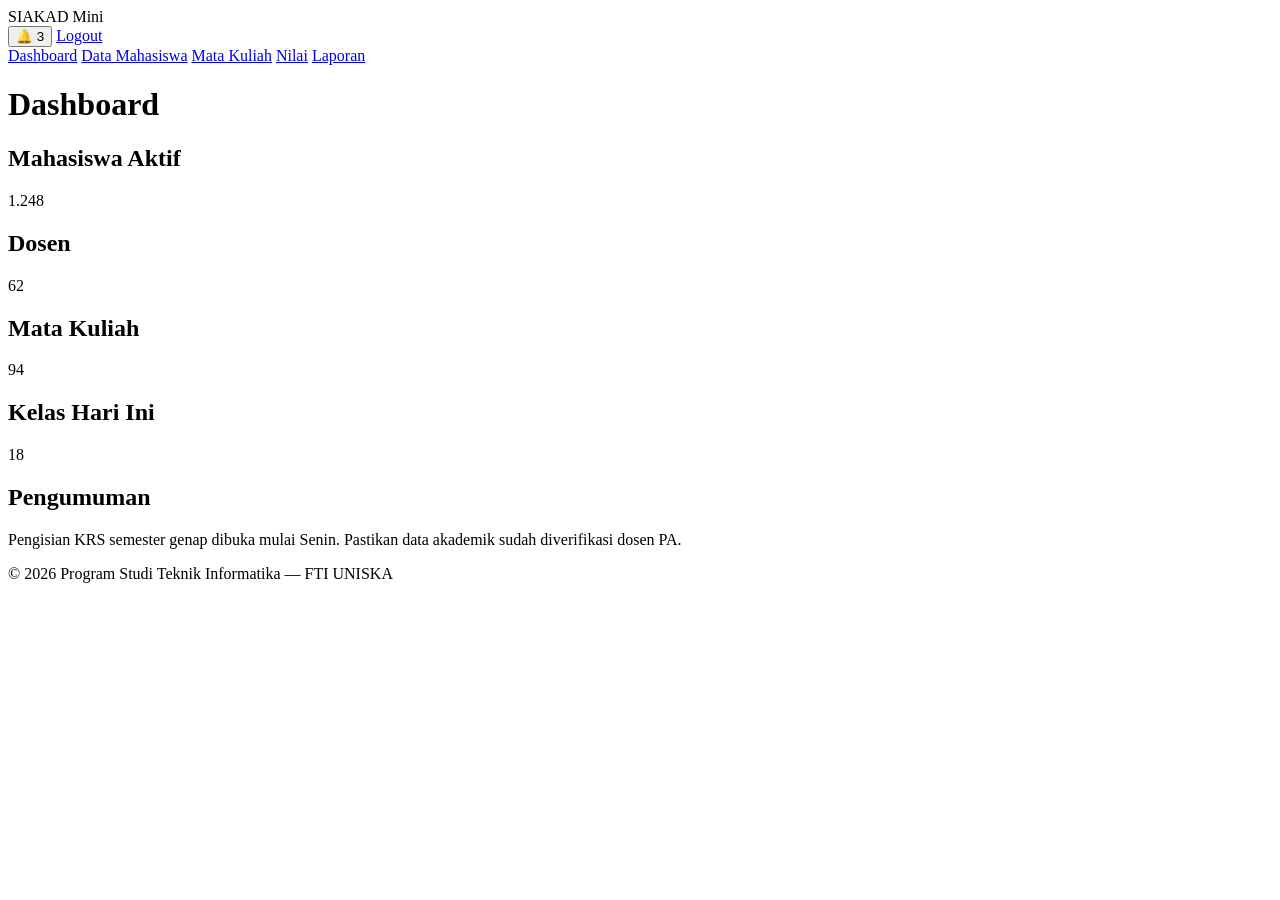
==== p4-dashboard/index.html @ 618dcc60 "Kumpulan semua tugas" ====
<!DOCTYPE html>
<html lang="id">
  <head>
    <meta charset="UTF-8">
    <meta name="viewport" content="width=device-width, initial-scale=1.0">
    <title>SIAKAD Mini — Dashboard</title>
    <link rel="stylesheet" href="css/style.css">
  </head>
  <body>

    <header class="navbar">
      <div class="brand">SIAKAD Mini</div>
      <nav class="nav-kanan">
        <button class="notif" aria-label="Notifikasi, 3 belum dibaca">
          🔔 <span class="badge">3</span>
        </button>
        <a href="#" class="logout">Logout</a>
      </nav>
    </header>

    <div class="wrapper">
      <aside class="sidebar">
        <nav class="menu" aria-label="Menu utama">
          <a href="#" class="aktif">Dashboard</a>
          <a href="#">Data Mahasiswa</a>
          <a href="#">Mata Kuliah</a>
          <a href="#">Nilai</a>
          <a href="#">Laporan</a>
        </nav>
      </aside>

      <main class="konten">
        <h1>Dashboard</h1>

        <section class="statistik">
          <article class="kartu">
            <h2>Mahasiswa Aktif</h2>
            <p class="angka">1.248</p>
          </article>
          <article class="kartu">
            <h2>Dosen</h2>
            <p class="angka">62</p>
          </article>
          <article class="kartu">
            <h2>Mata Kuliah</h2>
            <p class="angka">94</p>
          </article>
          <article class="kartu">
            <h2>Kelas Hari Ini</h2>
            <p class="angka">18</p>
          </article>
        </section>

        <section class="panel">
          <h2>Pengumuman</h2>
          <p>Pengisian KRS semester genap dibuka mulai Senin. Pastikan data akademik sudah diverifikasi dosen PA.</p>
        </section>
      </main>
    </div>

    <footer class="footer">
      &copy; 2026 Program Studi Teknik Informatika — FTI UNISKA
    </footer>

  </body>
</html>
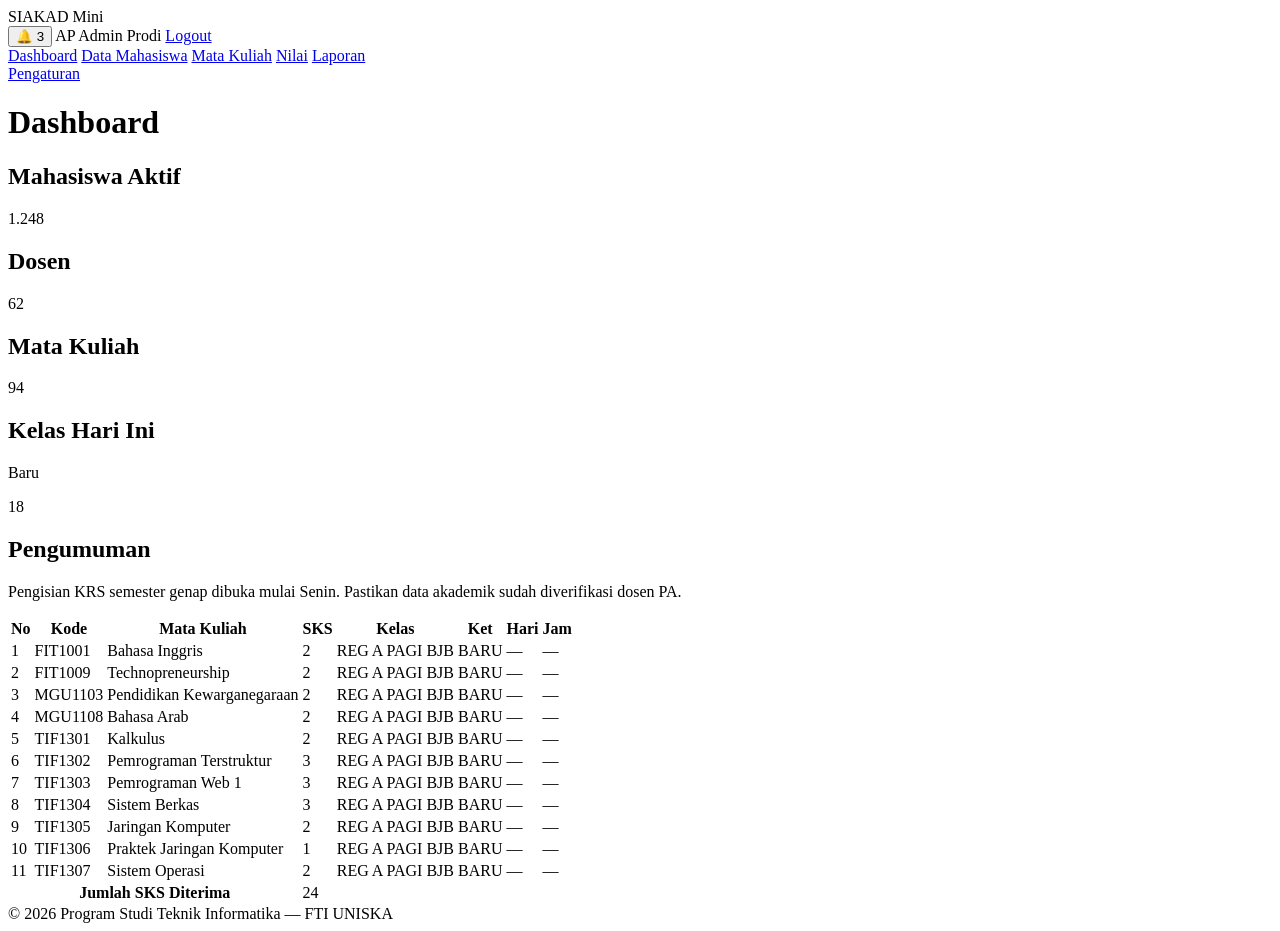
==== commit 002ef3f5: "perbaikan di p04" ====
--- a/p4-dashboard/index.html
+++ b/p4-dashboard/index.html
@@ -1,66 +1,212 @@
 <!DOCTYPE html>
 <html lang="id">
-  <head>
-    <meta charset="UTF-8">
-    <meta name="viewport" content="width=device-width, initial-scale=1.0">
-    <title>SIAKAD Mini — Dashboard</title>
-    <link rel="stylesheet" href="css/style.css">
-  </head>
-  <body>
-
-    <header class="navbar">
-      <div class="brand">SIAKAD Mini</div>
-      <nav class="nav-kanan">
-        <button class="notif" aria-label="Notifikasi, 3 belum dibaca">
-          🔔 <span class="badge">3</span>
-        </button>
-        <a href="#" class="logout">Logout</a>
+
+<head>
+  <meta charset="UTF-8">
+  <meta name="viewport" content="width=device-width, initial-scale=1.0">
+  <title>SIAKAD Mini — Dashboard</title>
+  <link rel="stylesheet" href="css/style.css">
+</head>
+
+<body>
+
+  <header class="navbar">
+    <div class="brand">SIAKAD Mini</div>
+    <nav class="nav-kanan">
+      <button class="notif" aria-label="Notifikasi, 3 belum dibaca">
+        🔔 <span class="badge">3</span>
+      </button>
+
+      <span class="profil">
+        <span class="avatar" aria-hidden="true">AP</span>
+        <span>Admin Prodi</span>
+      </span>
+
+      <a href="#" class="logout">Logout</a>
+    </nav>
+  </header>
+
+  <div class="wrapper">
+    <aside class="sidebar">
+      <nav class="menu" aria-label="Menu utama">
+        <a href="#" class="aktif">Dashboard</a>
+        <a href="#">Data Mahasiswa</a>
+        <a href="#">Mata Kuliah</a>
+        <a href="#">Nilai</a>
+        <a href="#">Laporan</a>
       </nav>
-    </header>
-
-    <div class="wrapper">
-      <aside class="sidebar">
-        <nav class="menu" aria-label="Menu utama">
-          <a href="#" class="aktif">Dashboard</a>
-          <a href="#">Data Mahasiswa</a>
-          <a href="#">Mata Kuliah</a>
-          <a href="#">Nilai</a>
-          <a href="#">Laporan</a>
-        </nav>
-      </aside>
-
-      <main class="konten">
-        <h1>Dashboard</h1>
-
-        <section class="statistik">
-          <article class="kartu">
-            <h2>Mahasiswa Aktif</h2>
-            <p class="angka">1.248</p>
-          </article>
-          <article class="kartu">
-            <h2>Dosen</h2>
-            <p class="angka">62</p>
-          </article>
-          <article class="kartu">
-            <h2>Mata Kuliah</h2>
-            <p class="angka">94</p>
-          </article>
-          <article class="kartu">
-            <h2>Kelas Hari Ini</h2>
-            <p class="angka">18</p>
-          </article>
-        </section>
-
-        <section class="panel">
-          <h2>Pengumuman</h2>
-          <p>Pengisian KRS semester genap dibuka mulai Senin. Pastikan data akademik sudah diverifikasi dosen PA.</p>
-        </section>
-      </main>
-    </div>
-
-    <footer class="footer">
-      &copy; 2026 Program Studi Teknik Informatika — FTI UNISKA
-    </footer>
-
-  </body>
+      <a href="#" class="pengaturan">Pengaturan</a>
+    </aside>
+
+    <main class="konten">
+      <h1>Dashboard</h1>
+
+      <section class="statistik">
+        <article class="kartu">
+          <h2>Mahasiswa Aktif</h2>
+          <p class="angka">1.248</p>
+        </article>
+        <article class="kartu">
+          <h2>Dosen</h2>
+          <p class="angka">62</p>
+        </article>
+        <article class="kartu">
+          <h2>Mata Kuliah</h2>
+          <p class="angka">94</p>
+        </article>
+        <article class="kartu kartu-baru">
+          <h2>Kelas Hari Ini</h2>
+          <span class="label-baru">Baru</span>
+          <p class="angka">18</p>
+        </article>
+      </section>
+
+      <section class="panel">
+        <h2>Pengumuman</h2>
+        <p>Pengisian KRS semester genap dibuka mulai Senin. Pastikan data akademik sudah diverifikasi dosen PA.</p>
+      </section>
+      <table class="tabel-jadwal" aria-labelledby="judul-jadwal">
+        <thead>
+          <tr>
+            <th scope="col">No</th>
+            <th scope="col">Kode</th>
+            <th scope="col">Mata Kuliah</th>
+            <th scope="col">SKS</th>
+            <th scope="col">Kelas</th>
+            <th scope="col">Ket</th>
+            <th scope="col">Hari</th>
+            <th scope="col">Jam</th>
+          </tr>
+        </thead>
+
+        <tbody>
+          <tr>
+            <td>1</td>
+            <td>FIT1001</td>
+            <td>Bahasa Inggris</td>
+            <td>2</td>
+            <td>REG A PAGI BJB</td>
+            <td>BARU</td>
+            <td>—</td>
+            <td>—</td>
+          </tr>
+          <tr>
+            <td>2</td>
+            <td>FIT1009</td>
+            <td>Technopreneurship</td>
+            <td>2</td>
+            <td>REG A PAGI BJB</td>
+            <td>BARU</td>
+            <td>—</td>
+            <td>—</td>
+          </tr>
+          <tr>
+            <td>3</td>
+            <td>MGU1103</td>
+            <td>Pendidikan Kewarganegaraan</td>
+            <td>2</td>
+            <td>REG A PAGI BJB</td>
+            <td>BARU</td>
+            <td>—</td>
+            <td>—</td>
+          </tr>
+          <tr>
+            <td>4</td>
+            <td>MGU1108</td>
+            <td>Bahasa Arab</td>
+            <td>2</td>
+            <td>REG A PAGI BJB</td>
+            <td>BARU</td>
+            <td>—</td>
+            <td>—</td>
+          </tr>
+          <tr>
+            <td>5</td>
+            <td>TIF1301</td>
+            <td>Kalkulus</td>
+            <td>2</td>
+            <td>REG A PAGI BJB</td>
+            <td>BARU</td>
+            <td>—</td>
+            <td>—</td>
+          </tr>
+          <tr>
+            <td>6</td>
+            <td>TIF1302</td>
+            <td>Pemrograman Terstruktur</td>
+            <td>3</td>
+            <td>REG A PAGI BJB</td>
+            <td>BARU</td>
+            <td>—</td>
+            <td>—</td>
+          </tr>
+          <tr>
+            <td>7</td>
+            <td>TIF1303</td>
+            <td>Pemrograman Web 1</td>
+            <td>3</td>
+            <td>REG A PAGI BJB</td>
+            <td>BARU</td>
+            <td>—</td>
+            <td>—</td>
+          </tr>
+          <tr>
+            <td>8</td>
+            <td>TIF1304</td>
+            <td>Sistem Berkas</td>
+            <td>3</td>
+            <td>REG A PAGI BJB</td>
+            <td>BARU</td>
+            <td>—</td>
+            <td>—</td>
+          </tr>
+          <tr>
+            <td>9</td>
+            <td>TIF1305</td>
+            <td>Jaringan Komputer</td>
+            <td>2</td>
+            <td>REG A PAGI BJB</td>
+            <td>BARU</td>
+            <td>—</td>
+            <td>—</td>
+          </tr>
+          <tr>
+            <td>10</td>
+            <td>TIF1306</td>
+            <td>Praktek Jaringan Komputer</td>
+            <td>1</td>
+            <td>REG A PAGI BJB</td>
+            <td>BARU</td>
+            <td>—</td>
+            <td>—</td>
+          </tr>
+          <tr>
+            <td>11</td>
+            <td>TIF1307</td>
+            <td>Sistem Operasi</td>
+            <td>2</td>
+            <td>REG A PAGI BJB</td>
+            <td>BARU</td>
+            <td>—</td>
+            <td>—</td>
+          </tr>
+        </tbody>
+
+        <tfoot>
+          <tr>
+            <th scope="row" colspan="3">Jumlah SKS Diterima</th>
+            <td>24</td>
+            <td colspan="4"></td>
+          </tr>
+        </tfoot>
+      </table>
+    </main>
+  </div>
+
+  <footer class="footer">
+    &copy; 2026 Program Studi Teknik Informatika — FTI UNISKA
+  </footer>
+
+</body>
+
 </html>
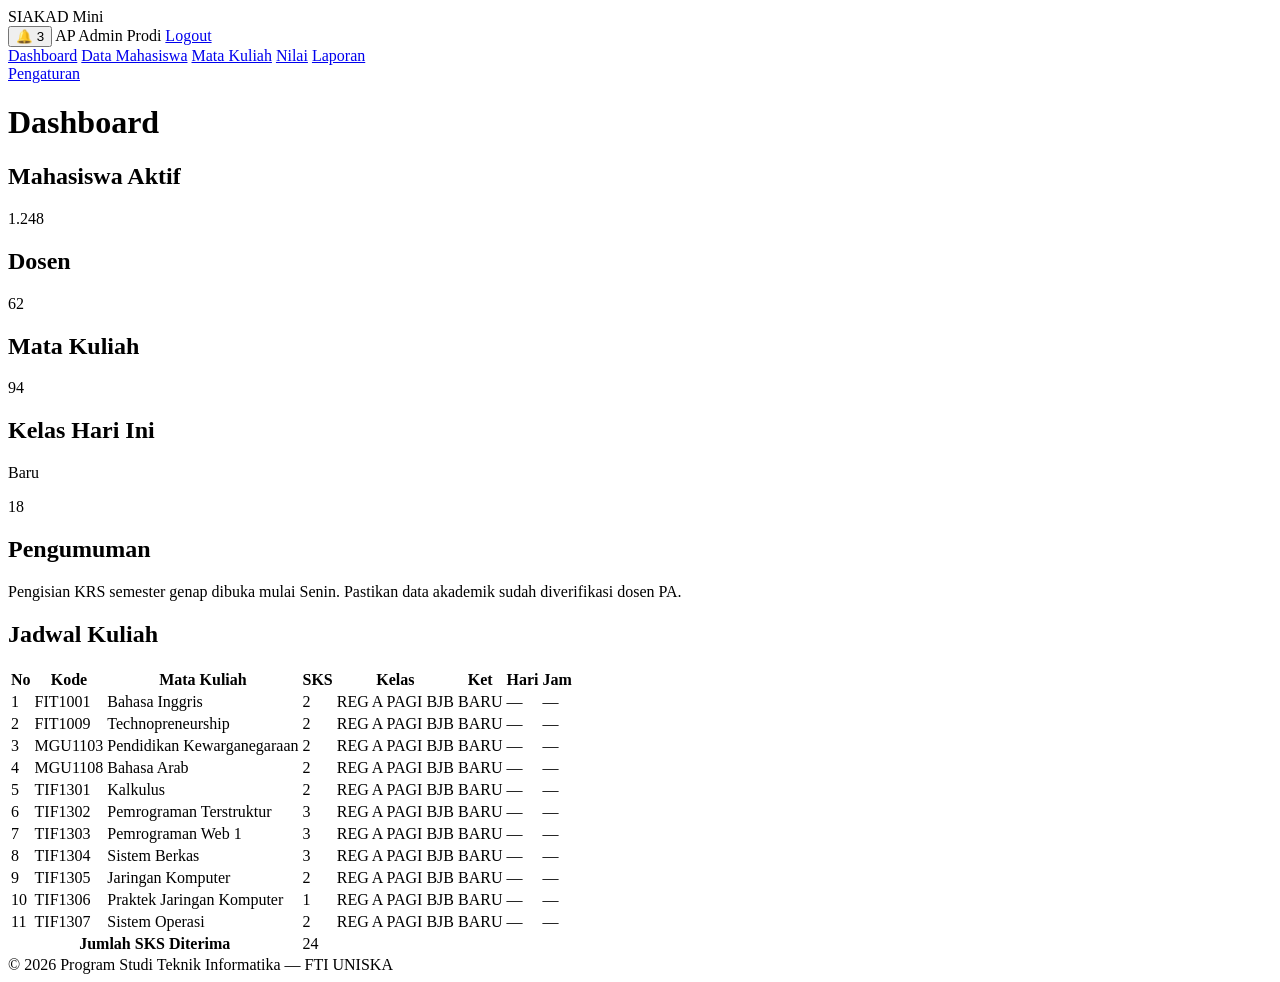
==== commit afc863fb: "perubahan dan penambahan ada di p04" ====
--- a/p4-dashboard/index.html
+++ b/p4-dashboard/index.html
@@ -65,143 +65,147 @@
         <h2>Pengumuman</h2>
         <p>Pengisian KRS semester genap dibuka mulai Senin. Pastikan data akademik sudah diverifikasi dosen PA.</p>
       </section>
-      <table class="tabel-jadwal" aria-labelledby="judul-jadwal">
-        <thead>
-          <tr>
-            <th scope="col">No</th>
-            <th scope="col">Kode</th>
-            <th scope="col">Mata Kuliah</th>
-            <th scope="col">SKS</th>
-            <th scope="col">Kelas</th>
-            <th scope="col">Ket</th>
-            <th scope="col">Hari</th>
-            <th scope="col">Jam</th>
-          </tr>
-        </thead>
-
-        <tbody>
-          <tr>
-            <td>1</td>
-            <td>FIT1001</td>
-            <td>Bahasa Inggris</td>
-            <td>2</td>
-            <td>REG A PAGI BJB</td>
-            <td>BARU</td>
-            <td>—</td>
-            <td>—</td>
-          </tr>
-          <tr>
-            <td>2</td>
-            <td>FIT1009</td>
-            <td>Technopreneurship</td>
-            <td>2</td>
-            <td>REG A PAGI BJB</td>
-            <td>BARU</td>
-            <td>—</td>
-            <td>—</td>
-          </tr>
-          <tr>
-            <td>3</td>
-            <td>MGU1103</td>
-            <td>Pendidikan Kewarganegaraan</td>
-            <td>2</td>
-            <td>REG A PAGI BJB</td>
-            <td>BARU</td>
-            <td>—</td>
-            <td>—</td>
-          </tr>
-          <tr>
-            <td>4</td>
-            <td>MGU1108</td>
-            <td>Bahasa Arab</td>
-            <td>2</td>
-            <td>REG A PAGI BJB</td>
-            <td>BARU</td>
-            <td>—</td>
-            <td>—</td>
-          </tr>
-          <tr>
-            <td>5</td>
-            <td>TIF1301</td>
-            <td>Kalkulus</td>
-            <td>2</td>
-            <td>REG A PAGI BJB</td>
-            <td>BARU</td>
-            <td>—</td>
-            <td>—</td>
-          </tr>
-          <tr>
-            <td>6</td>
-            <td>TIF1302</td>
-            <td>Pemrograman Terstruktur</td>
-            <td>3</td>
-            <td>REG A PAGI BJB</td>
-            <td>BARU</td>
-            <td>—</td>
-            <td>—</td>
-          </tr>
-          <tr>
-            <td>7</td>
-            <td>TIF1303</td>
-            <td>Pemrograman Web 1</td>
-            <td>3</td>
-            <td>REG A PAGI BJB</td>
-            <td>BARU</td>
-            <td>—</td>
-            <td>—</td>
-          </tr>
-          <tr>
-            <td>8</td>
-            <td>TIF1304</td>
-            <td>Sistem Berkas</td>
-            <td>3</td>
-            <td>REG A PAGI BJB</td>
-            <td>BARU</td>
-            <td>—</td>
-            <td>—</td>
-          </tr>
-          <tr>
-            <td>9</td>
-            <td>TIF1305</td>
-            <td>Jaringan Komputer</td>
-            <td>2</td>
-            <td>REG A PAGI BJB</td>
-            <td>BARU</td>
-            <td>—</td>
-            <td>—</td>
-          </tr>
-          <tr>
-            <td>10</td>
-            <td>TIF1306</td>
-            <td>Praktek Jaringan Komputer</td>
-            <td>1</td>
-            <td>REG A PAGI BJB</td>
-            <td>BARU</td>
-            <td>—</td>
-            <td>—</td>
-          </tr>
-          <tr>
-            <td>11</td>
-            <td>TIF1307</td>
-            <td>Sistem Operasi</td>
-            <td>2</td>
-            <td>REG A PAGI BJB</td>
-            <td>BARU</td>
-            <td>—</td>
-            <td>—</td>
-          </tr>
-        </tbody>
-
-        <tfoot>
-          <tr>
-            <th scope="row" colspan="3">Jumlah SKS Diterima</th>
-            <td>24</td>
-            <td colspan="4"></td>
-          </tr>
-        </tfoot>
-      </table>
+      <section class="panel panel-jadwal">
+        <h2 id="judul-jadwal">Jadwal Kuliah</h2>
+        <div class="wadah-jadwal">
+          <table class="tabel-jadwal" aria-labelledby="judul-jadwal">
+            <thead>
+              <tr>
+                <th scope="col">No</th>
+                <th scope="col">Kode</th>
+                <th scope="col">Mata Kuliah</th>
+                <th scope="col">SKS</th>
+                <th scope="col">Kelas</th>
+                <th scope="col">Ket</th>
+                <th scope="col">Hari</th>
+                <th scope="col">Jam</th>
+              </tr>
+            </thead>
+
+            <tbody>
+              <tr>
+                <td>1</td>
+                <td>FIT1001</td>
+                <td>Bahasa Inggris</td>
+                <td>2</td>
+                <td>REG A PAGI BJB</td>
+                <td>BARU</td>
+                <td>—</td>
+                <td>—</td>
+              </tr>
+              <tr>
+                <td>2</td>
+                <td>FIT1009</td>
+                <td>Technopreneurship</td>
+                <td>2</td>
+                <td>REG A PAGI BJB</td>
+                <td>BARU</td>
+                <td>—</td>
+                <td>—</td>
+              </tr>
+              <tr>
+                <td>3</td>
+                <td>MGU1103</td>
+                <td>Pendidikan Kewarganegaraan</td>
+                <td>2</td>
+                <td>REG A PAGI BJB</td>
+                <td>BARU</td>
+                <td>—</td>
+                <td>—</td>
+              </tr>
+              <tr>
+                <td>4</td>
+                <td>MGU1108</td>
+                <td>Bahasa Arab</td>
+                <td>2</td>
+                <td>REG A PAGI BJB</td>
+                <td>BARU</td>
+                <td>—</td>
+                <td>—</td>
+              </tr>
+              <tr>
+                <td>5</td>
+                <td>TIF1301</td>
+                <td>Kalkulus</td>
+                <td>2</td>
+                <td>REG A PAGI BJB</td>
+                <td>BARU</td>
+                <td>—</td>
+                <td>—</td>
+              </tr>
+              <tr>
+                <td>6</td>
+                <td>TIF1302</td>
+                <td>Pemrograman Terstruktur</td>
+                <td>3</td>
+                <td>REG A PAGI BJB</td>
+                <td>BARU</td>
+                <td>—</td>
+                <td>—</td>
+              </tr>
+              <tr>
+                <td>7</td>
+                <td>TIF1303</td>
+                <td>Pemrograman Web 1</td>
+                <td>3</td>
+                <td>REG A PAGI BJB</td>
+                <td>BARU</td>
+                <td>—</td>
+                <td>—</td>
+              </tr>
+              <tr>
+                <td>8</td>
+                <td>TIF1304</td>
+                <td>Sistem Berkas</td>
+                <td>3</td>
+                <td>REG A PAGI BJB</td>
+                <td>BARU</td>
+                <td>—</td>
+                <td>—</td>
+              </tr>
+              <tr>
+                <td>9</td>
+                <td>TIF1305</td>
+                <td>Jaringan Komputer</td>
+                <td>2</td>
+                <td>REG A PAGI BJB</td>
+                <td>BARU</td>
+                <td>—</td>
+                <td>—</td>
+              </tr>
+              <tr>
+                <td>10</td>
+                <td>TIF1306</td>
+                <td>Praktek Jaringan Komputer</td>
+                <td>1</td>
+                <td>REG A PAGI BJB</td>
+                <td>BARU</td>
+                <td>—</td>
+                <td>—</td>
+              </tr>
+              <tr>
+                <td>11</td>
+                <td>TIF1307</td>
+                <td>Sistem Operasi</td>
+                <td>2</td>
+                <td>REG A PAGI BJB</td>
+                <td>BARU</td>
+                <td>—</td>
+                <td>—</td>
+              </tr>
+            </tbody>
+
+            <tfoot>
+              <tr>
+                <th scope="row" colspan="3">Jumlah SKS Diterima</th>
+                <td>24</td>
+                <td colspan="4"></td>
+              </tr>
+            </tfoot>
+          </table>
     </main>
   </div>
+  </section>
 
   <footer class="footer">
     &copy; 2026 Program Studi Teknik Informatika — FTI UNISKA
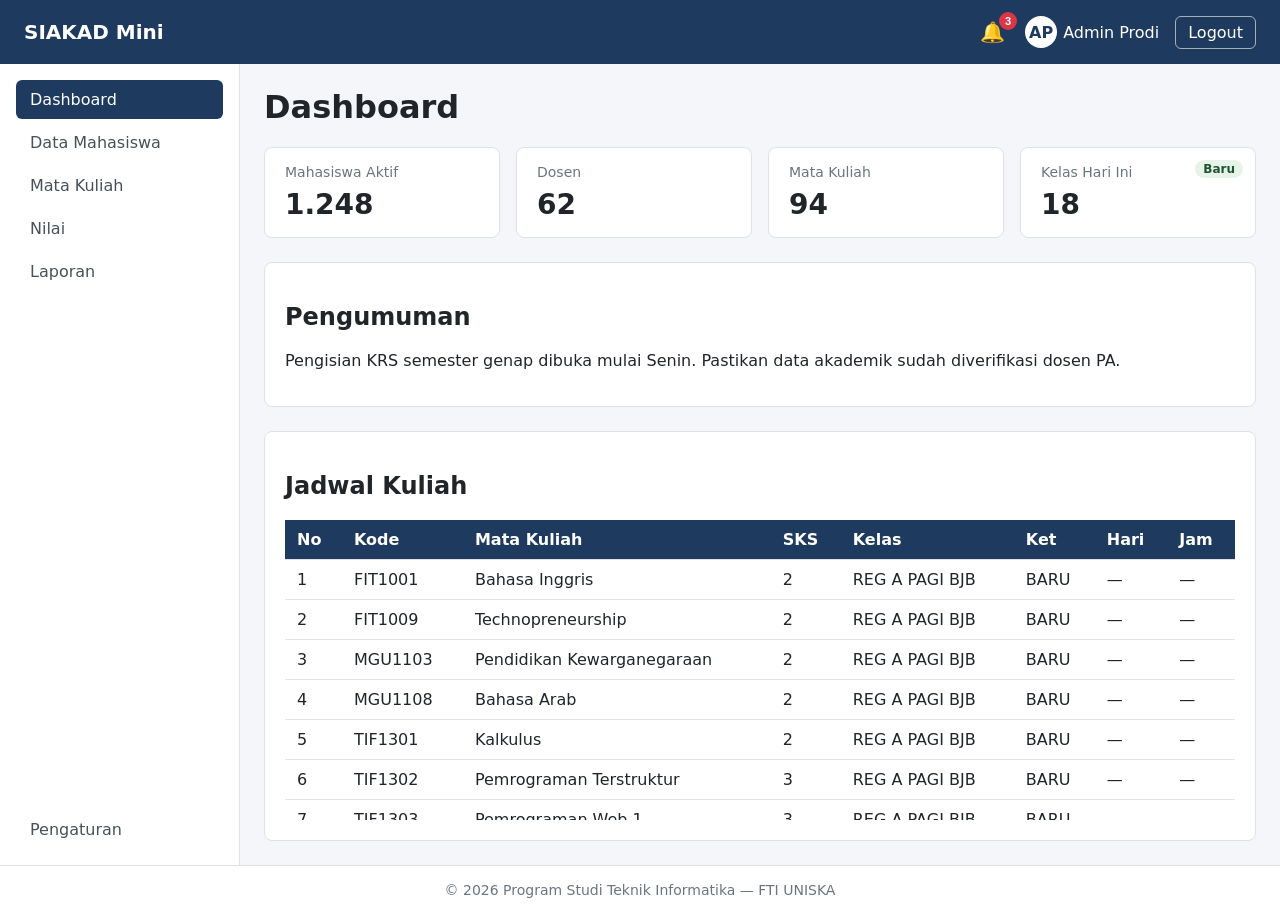
==== commit 194cd5ca: "Lengkapi pengamatan positioning dan rapikan dashboard responsif" ====
--- a/p4-dashboard/index.html
+++ b/p4-dashboard/index.html
@@ -5,7 +5,7 @@
   <meta charset="UTF-8">
   <meta name="viewport" content="width=device-width, initial-scale=1.0">
   <title>SIAKAD Mini — Dashboard</title>
-  <link rel="stylesheet" href="css/style.css">
+  <link rel="stylesheet" href="CSS/style.css">
 </head>
 
 <body>
@@ -41,7 +41,7 @@
     <main class="konten">
       <h1>Dashboard</h1>
 
-      <section class="statistik">
+      <section class="statistik" aria-label="Statistik akademik">
         <article class="kartu">
           <h2>Mahasiswa Aktif</h2>
           <p class="angka">1.248</p>
@@ -203,9 +203,10 @@
               </tr>
             </tfoot>
           </table>
+        </div>
+      </section>
     </main>
   </div>
-  </section>
 
   <footer class="footer">
     &copy; 2026 Program Studi Teknik Informatika — FTI UNISKA
--- a/p4-dashboard/CSS/style.css
+++ b/p4-dashboard/CSS/style.css
@@ -0,0 +1,220 @@
+/* ===== 1. Reset & Box Model ===== */
+*, *::before, *::after { box-sizing: border-box; }
+body {
+  margin: 0;
+  min-height: 100vh;
+  display: flex;
+  flex-direction: column;          /* navbar, wrapper, footer vertikal */
+  font-family: system-ui, -apple-system, "Segoe UI", Roboto, sans-serif;
+  background: #f4f6f9;
+  color: #212529;
+}
+
+/* ===== 2. Navbar ===== */
+.navbar {
+  position: sticky;
+  top: 0;
+  z-index: 100;
+  display: flex;
+  justify-content: space-between;
+  align-items: center;
+  height: 64px;
+  padding: 0 1.5rem;
+  background: #1e3a5f;
+  color: #fff;
+}
+.brand { font-size: 1.25rem; font-weight: 700; }
+.nav-kanan { display: flex; align-items: center; gap: 1rem; }
+.logout {
+  color: #fff;
+  text-decoration: none;
+  padding: 6px 12px;
+  border: 1px solid rgba(255, 255, 255, 0.6);
+  border-radius: 6px;
+}
+
+/* ===== 3. Badge ===== */
+.notif {
+  position: relative;
+  background: none;
+  border: 0;
+  font-size: 1.25rem;
+  padding: 4px;
+  cursor: pointer;
+}
+.badge {
+  position: absolute;
+  top: -4px;
+  right: -8px;
+  min-width: 18px;
+  padding: 1px 5px;
+  font-size: 0.7rem;
+  font-weight: 700;
+  line-height: 16px;
+  color: #fff;
+  background: #dc3545;
+  border-radius: 999px;
+}
+
+/* ===== 4. Kerangka sidebar + konten ===== */
+.wrapper { display: flex; flex: 1; }   /* flex: 1 mendorong footer ke bawah */
+
+.sidebar {
+  flex: 0 0 240px;
+  padding: 1rem;
+  background: #fff;
+  border-right: 1px solid #dee2e6;
+}
+.konten {
+  flex: 1;
+  min-width: 0;
+  padding: 1.5rem;
+}
+
+.menu { display: flex; flex-direction: column; gap: 4px; }
+.menu a {
+  padding: 10px 14px;
+  border-radius: 6px;
+  color: #495057;
+  text-decoration: none;
+}
+.menu a:hover { background: #e9ecef; }
+.menu a.aktif { background: #1e3a5f; color: #fff; }
+
+/* ===== 5. Konten ===== */
+.konten h1 { margin-top: 0; }
+.statistik {
+  display: flex;
+  flex-wrap: wrap;
+  gap: 1rem;
+  margin-bottom: 1.5rem;
+}
+.kartu {
+  flex: 1 1 200px;
+  padding: 1rem 1.25rem;
+  background: #fff;
+  border: 1px solid #dee2e6;
+  border-radius: 8px;
+}
+.kartu h2 {
+  margin: 0 0 0.5rem;
+  font-size: 0.875rem;
+  font-weight: 500;
+  color: #6c757d;
+}
+.angka { margin: 0; font-size: 1.75rem; font-weight: 700; }
+.panel {
+  padding: 1.25rem;
+  background: #fff;
+  border: 1px solid #dee2e6;
+  border-radius: 8px;
+}
+
+/* ===== 6. Footer ===== */
+.footer {
+  padding: 1rem;
+  text-align: center;
+  font-size: 0.875rem;
+  color: #6c757d;
+  background: #fff;
+  border-top: 1px solid #dee2e6;
+}
+
+/* ===== 7. Layar <= 768px ===== */
+@media (max-width: 768px) {
+  .wrapper { flex-direction: column; }
+  .sidebar {
+    flex-basis: auto;          /* basis kini berlaku untuk tinggi */
+    border-right: 0;
+    border-bottom: 1px solid #dee2e6;
+  }
+  .menu { flex-direction: row; flex-wrap: wrap; }
+}
+
+.profil {
+  display: inline-flex;
+  align-items: center;
+  gap: 6px;
+  white-space: nowrap;
+}
+
+.avatar {
+  display: inline-flex;
+  align-items: center;
+  justify-content: center;
+  width: 32px;
+  height: 32px;
+  flex-shrink: 0;
+  border-radius: 50%;
+  background: #fff;
+  color: #1e3a5f;
+  font-weight: 700;
+}
+
+.sidebar {
+  display: flex;
+  flex-direction: column;
+}
+
+.pengaturan {
+  margin-top: auto;
+  padding: 10px 14px;
+  color: #495057;
+  text-decoration: none;
+}
+
+.kartu-baru {
+  position: relative;
+}
+
+.kartu-baru h2 {
+  padding-right: 3rem;
+}
+
+.label-baru {
+  position: absolute;
+  top: 12px;
+  right: 12px;
+  padding: 2px 8px;
+  border-radius: 12px;
+  background-color: #e5f3e9;
+  color: #205332;
+  font-size: 12px;
+  font-weight: 600;
+}
+
+.panel-jadwal {
+  margin-top: 1.5rem;
+}
+
+.wadah-jadwal {
+  max-width: 100%;
+  max-height: 300px;
+  overflow: auto;
+}
+
+.tabel-jadwal {
+  width: 100%;
+  border-spacing: 0;
+}
+
+.tabel-jadwal th,
+.tabel-jadwal td {
+  padding: 10px 12px;
+  text-align: left;
+  border-bottom: 1px solid #dee2e6;
+}
+
+.tabel-jadwal thead th {
+  position: sticky;
+  top: 0;
+  z-index: 1;
+  background-color: #1e3a5f;
+  color: #fff;
+}
+
+@media (max-width: 480px) {
+  .navbar { padding: 0 10px; }
+  .nav-kanan { gap: 8px; }
+  .brand { font-size: 1rem; }
+}
